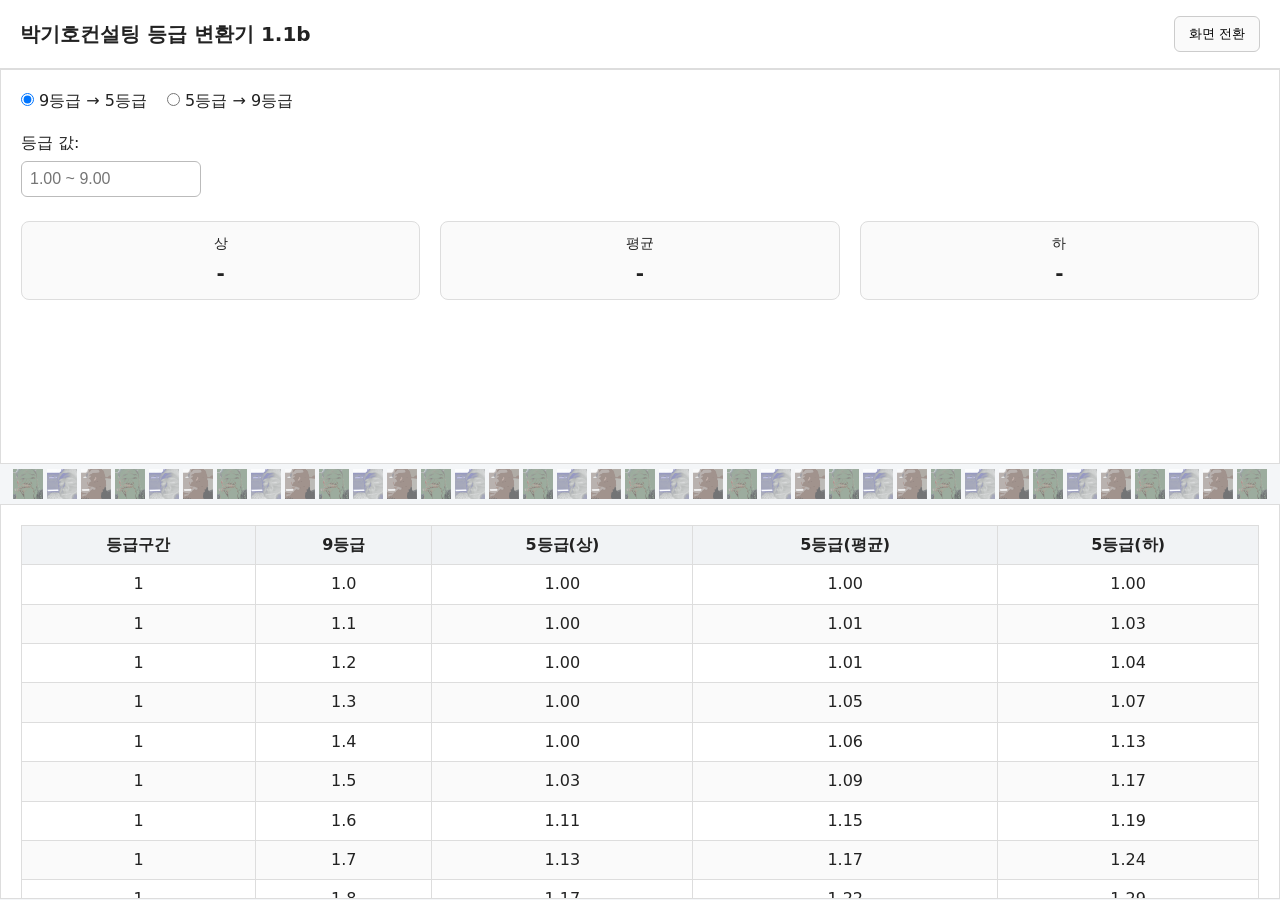
==== index.html @ ca99a9e0 "Change title and header for branding update Updated the title and header content to reflect the new " ====
<!DOCTYPE html>
<html lang="en">
<head>
  <meta charset="UTF-8" />
  <meta name="viewport" content="width=device-width, initial-scale=1.0" />
  <meta http-equiv="Author" content="Eunkwang Choi" />
  <meta http-equiv="Copyright" content="기호교육" />
  <title>박기호컨설팅 등급 변환기</title>

  <link rel="stylesheet" href="css/style.css" />
</head>

<body>

  <header class="header">
    <h1>박기호컨설팅 등급 변환기 1.1b</h1>

    <button id="layoutToggle">
      화면 전환
    </button>
  </header>


  <main id="mainContainer" class="horizontal">

    <!-- SECTION 1 : INPUT / RESULT -->
    <section class="panel" id="inputPanel">

      <div class="modeSelector">

        <label>
          <input type="radio" name="mode" value="g1" checked />
          9등급 → 5등급
        </label>

        <label>
          <input type="radio" name="mode" value="g2" />
          5등급 → 9등급
        </label>

      </div>


      <div class="inputBlock">

        <label for="gradeInput">
          등급 값:
        </label>

        <input
          id="gradeInput"
          type="number"
          step="0.01"
          min="1"
          max="9"
          placeholder="Enter value"
        />

      </div>


      <div class="resultBlock">

        <div class="resultItem">
          <div class="label">상</div>
          <div id="resultUpper" class="value">-</div>
        </div>

        <div class="resultItem">
          <div class="label">평균</div>
          <div id="resultMean" class="value">-</div>
        </div>

        <div class="resultItem">
          <div class="label">하</div>
          <div id="resultLower" class="value">-</div>
        </div>

      </div>


      <div id="statusMessage" class="status"></div>
	  
    </section>


	<!-- IMAGE BETWEEN PANELS -->
	<div class="panelDivider" id="panelDivider"></div>
	

    <!-- SECTION 2 : TABLE VIEW -->
    <section class="panel" id="tablePanel">

      <table id="gradeTable">

        <thead>
          <tr>
            <th>등급구간</th>
            <th id="tableInputLabel">9등급</th>
            <th id="tableUpperLabel">5등급(상)</th>
            <th id="tableMeanLabel">5등급(평균)</th>
            <th id="tableLowerLabel">5등급(하)</th>
          </tr>
        </thead>

        <tbody id="tableBody">
        </tbody>

      </table>

    </section>

  </main>


  <!-- DATA -->
  <script src="data/g1_9to5.js"></script>
  <script src="data/g2_5to9.js"></script>

  <!-- LOGIC -->
  <script src="js/validate.js"></script>
  <script src="js/lookup.js"></script>
  <script src="js/interpolate.js"></script>
  <script src="js/tableRender.js"></script>
  <script src="js/app.js"></script>

</body>
</html>
---- css/style.css ----
/* Reset */

* {
  box-sizing: border-box;
  margin: 0;
  padding: 0;
}

body {
  font-family: system-ui, -apple-system, Segoe UI, Roboto, Helvetica, Arial, sans-serif;
  background: #f4f6f8;
  color: #222;
  line-height: 1.4;
}


/* Header */

.header {
  display: flex;
  justify-content: space-between;
  align-items: center;

  padding: 16px 20px;
  background: white;
  border-bottom: 1px solid #ddd;
}

.header h1 {
  font-size: 20px;
}

#layoutToggle {
  padding: 8px 14px;
  border: 1px solid #ccc;
  background: #fafafa;
  cursor: pointer;
  border-radius: 6px;
}

#layoutToggle:hover {
  background: #f0f0f0;
}


/* Main container */

#mainContainer {
  height: calc(100vh - 70px);
  display: flex;
}


/* Horizontal split (top / bottom) */

#mainContainer.horizontal {
  flex-direction: column;
}

#mainContainer.horizontal .panel {
  height: 50%;
}


/* Vertical split (left / right) */

#mainContainer.vertical {
  flex-direction: row;
}

#mainContainer.vertical .panel {
  width: 50%;
}


/* Panels */

.panel {
  padding: 20px;
  overflow: auto;
  background: white;
  border: 1px solid #ddd;
}


/* Mode selector */

.modeSelector {
  display: flex;
  gap: 20px;
  margin-bottom: 20px;
}

.modeSelector label {
  cursor: pointer;
}


/* Input block */

.inputBlock {
  margin-bottom: 24px;
}

.inputBlock label {
  display: block;
  margin-bottom: 6px;
  font-weight: 500;
}

#gradeInput {
  width: 180px;
  padding: 8px;
  font-size: 16px;
  border: 1px solid #bbb;
  border-radius: 6px;
}


/* Results */

.resultBlock {
  display: flex;
  gap: 20px;
  margin-bottom: 20px;
}

.resultItem {
  flex: 1;
  padding: 12px;
  border: 1px solid #ddd;
  border-radius: 8px;
  text-align: center;
  background: #fafafa;
}

.resultItem .label {
  font-size: 14px;
  margin-bottom: 6px;
}

.resultItem .value {
  font-size: 20px;
  font-weight: bold;
}


/* Status message */

.status {
  font-size: 14px;
  color: #666;
}


/* Table */

table {
  width: 100%;
  border-collapse: collapse;
}

thead {
  background: #f1f3f5;
}

th, td {
  padding: 8px 10px;
  border: 1px solid #ddd;
  text-align: center;
}

tbody tr:nth-child(even) {
  background: #fafafa;
}


/* Highlight rows used for lookup */

.highlight {
  background: #ffe8a3 !important;
  font-weight: 600;
}


.panelDivider {
  display: flex;
  justify-content: center;
  align-items: center;
  overflow: hidden;
}

.panelDivider img {
  width: 30px;
  height: 30px;
  object-fit: contain;
  opacity: 0.65;
  margin: 2px;
  pointer-events: none;
}

#mainContainer.horizontal .panelDivider {
  height: 42px;
}

#mainContainer.vertical .panelDivider {
  width: 42px;
  flex-direction: column;
}
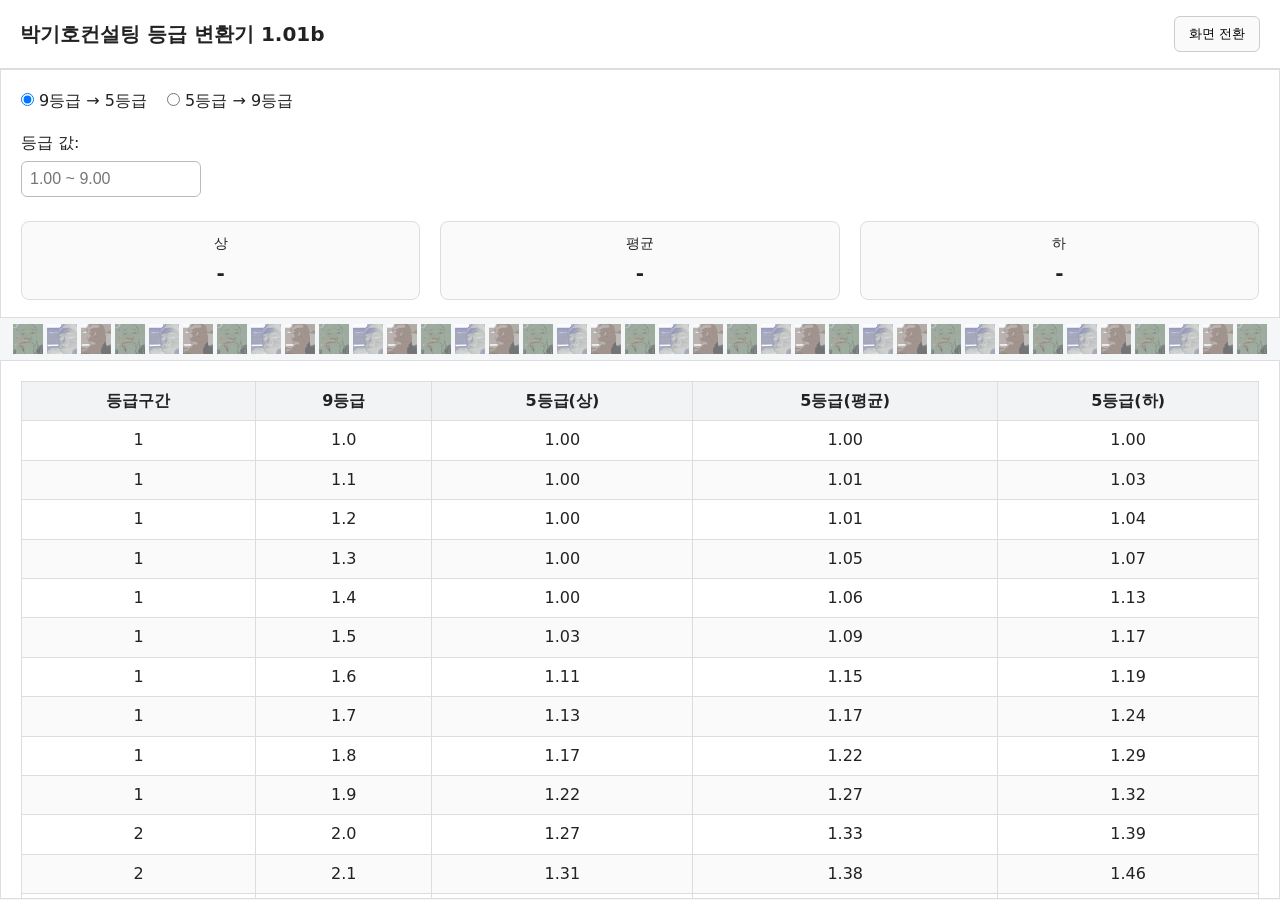
==== commit fe7ec1ac: "Update index.html" ====
--- a/index.html
+++ b/index.html
@@ -13,7 +13,7 @@
 <body>
 
   <header class="header">
-    <h1>박기호컨설팅 등급 변환기 1.1b</h1>
+    <h1>박기호컨설팅 등급 변환기 1.01b</h1>
 
     <button id="layoutToggle">
       화면 전환
@@ -126,3 +126,4 @@
 
 </body>
 </html>
+
--- a/css/style.css
+++ b/css/style.css
@@ -57,8 +57,12 @@
   flex-direction: column;
 }
 
-#mainContainer.horizontal .panel {
-  height: 50%;
+#mainContainer.horizontal #inputPanel {
+  flex: 0 0 30%;
+}
+
+#mainContainer.horizontal #tablePanel {
+  flex: 1;
 }
 
 
@@ -206,4 +210,4 @@
 #mainContainer.vertical .panelDivider {
   width: 42px;
   flex-direction: column;
-}+}
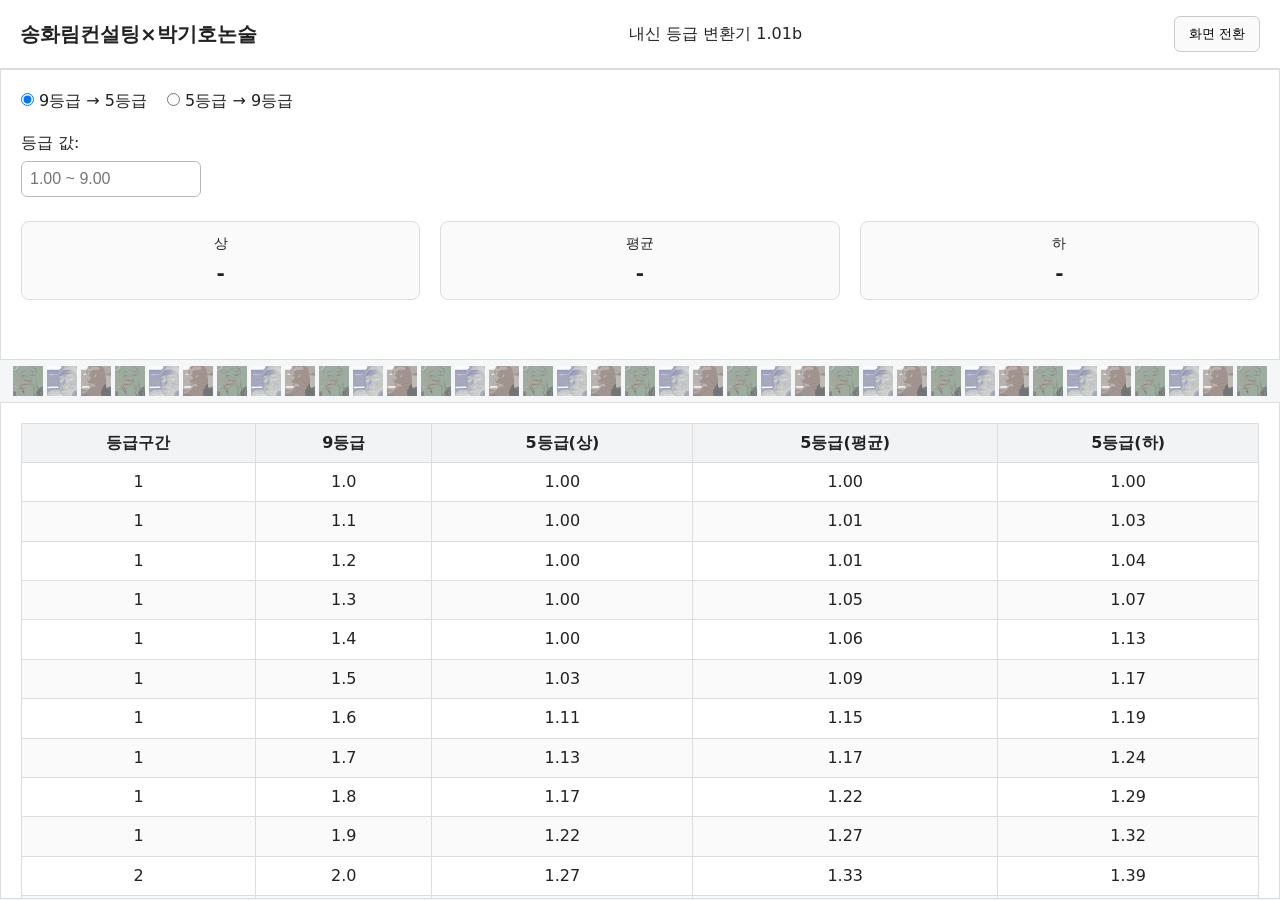
==== commit 7cd94c93: "modified:   index.html" ====
--- a/index.html
+++ b/index.html
@@ -5,16 +5,15 @@
   <meta name="viewport" content="width=device-width, initial-scale=1.0" />
   <meta http-equiv="Author" content="Eunkwang Choi" />
   <meta http-equiv="Copyright" content="기호교육" />
-  <title>박기호컨설팅 등급 변환기</title>
-
+  <title>송화림컨설팅×박기호논술 등급 변환기</title>
   <link rel="stylesheet" href="css/style.css" />
 </head>
 
 <body>
 
   <header class="header">
-    <h1>박기호컨설팅 등급 변환기 1.01b</h1>
-
+    <h1>송화림컨설팅×박기호논술</h1>
+    <p>내신 등급 변환기 1.01b</p>
     <button id="layoutToggle">
       화면 전환
     </button>
--- a/css/style.css
+++ b/css/style.css
@@ -58,7 +58,7 @@
 }
 
 #mainContainer.horizontal #inputPanel {
-  flex: 0 0 30%;
+  flex: 0 0 35%;
 }
 
 #mainContainer.horizontal #tablePanel {
@@ -211,3 +211,4 @@
   width: 42px;
   flex-direction: column;
 }
+
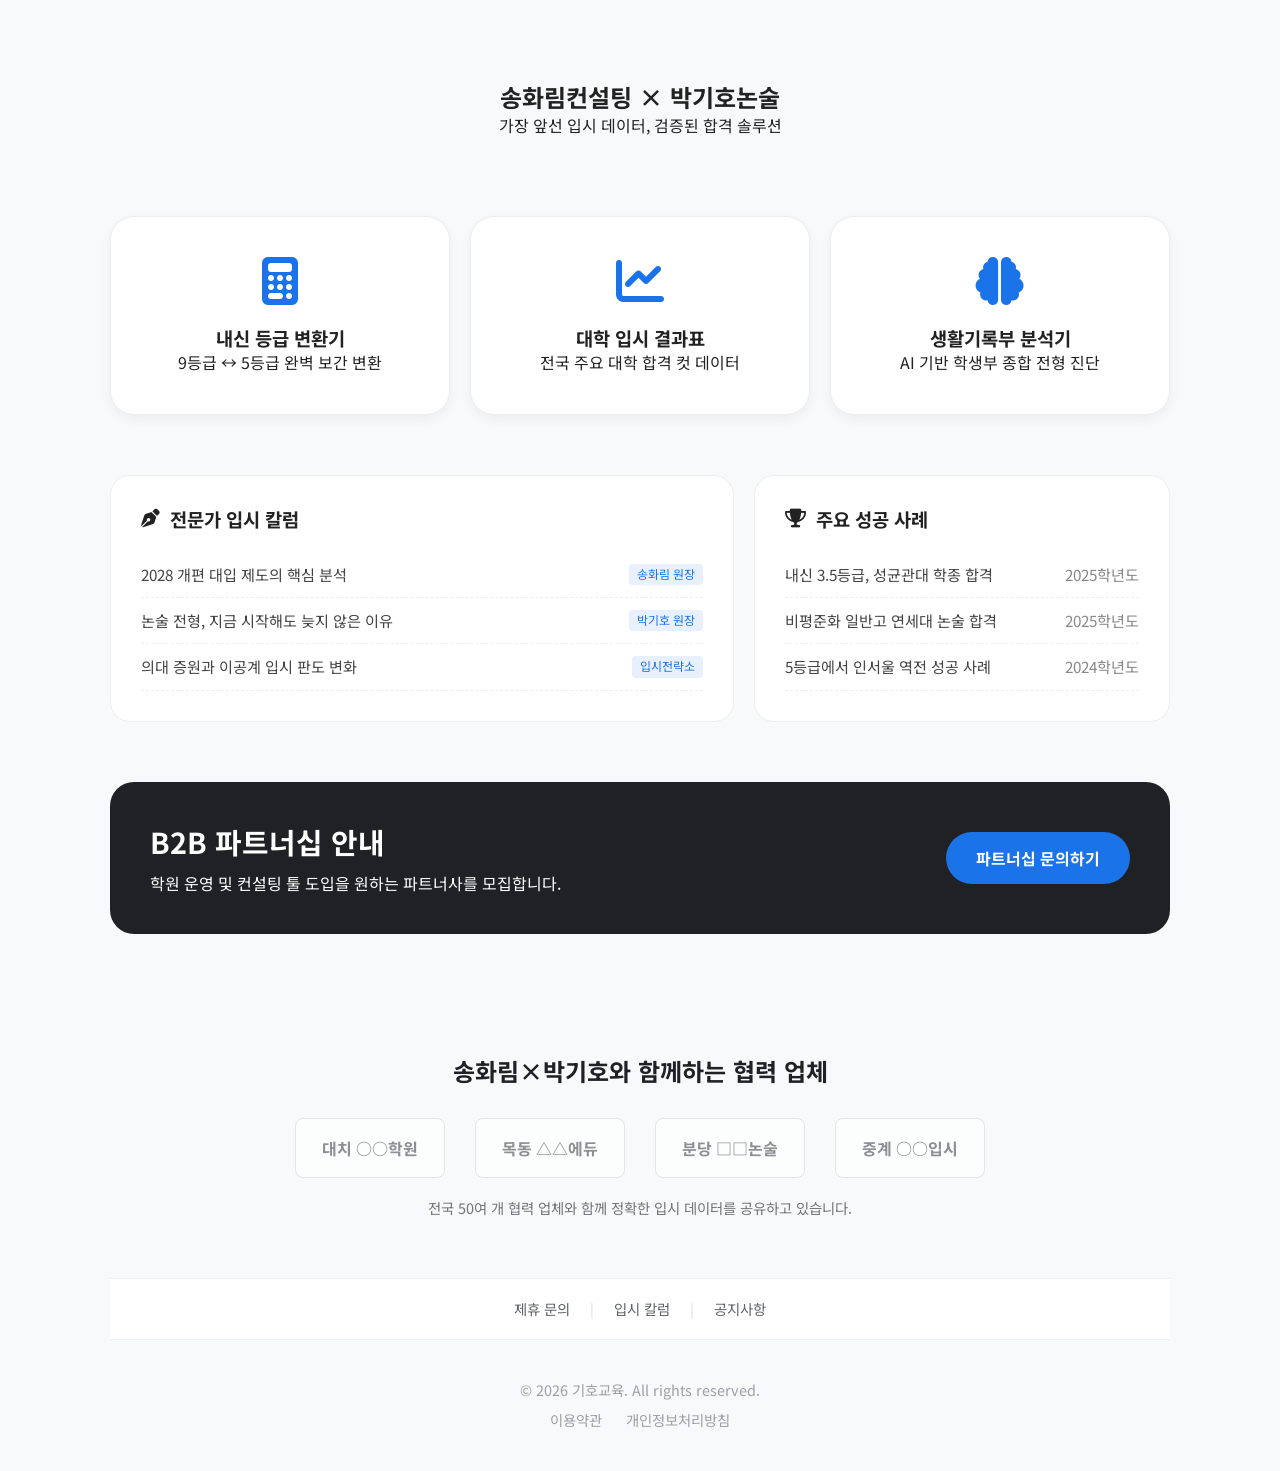
==== commit b4adba84: "new file:   converter.html 	modified:   index.html 	new file:   student-record.html 	new file:   uni" ====
--- a/index.html
+++ b/index.html
@@ -1,128 +1,142 @@
 <!DOCTYPE html>
-<html lang="en">
+<html lang="ko">
 <head>
   <meta charset="UTF-8" />
   <meta name="viewport" content="width=device-width, initial-scale=1.0" />
-  <meta http-equiv="Author" content="Eunkwang Choi" />
-  <meta http-equiv="Copyright" content="기호교육" />
-  <title>송화림컨설팅×박기호논술 등급 변환기</title>
+  <title>송화림컨설팅 × 박기호논술 | 입시 솔루션</title>
+  <link href="https://fonts.googleapis.com/css2?family=Noto+Sans+KR:wght@300;400;700&display=swap" rel="stylesheet">
+  <link rel="stylesheet" href="https://cdnjs.cloudflare.com/ajax/libs/font-awesome/6.4.0/css/all.min.css">
   <link rel="stylesheet" href="css/style.css" />
+  <style>
+    /* 랜딩 전용 고도화 스타일 */
+    :root { --primary: #1a73e8; --secondary: #34a853; --dark: #202124; }
+    body.landing { background: #f8f9fa; font-family: 'Noto Sans KR', sans-serif; }
+    
+    .container { max-width: 1100px; margin: 0 auto; padding: 0 20px; }
+    .hero { text-align: center; padding: 80px 20px; }
+    .hero h1 { font-size: 2.8rem; color: var(--dark); margin-bottom: 15px; }
+
+    /* 메인 서비스 그리드 */
+    .service-grid { display: grid; grid-template-columns: repeat(3, 1fr); gap: 20px; margin-bottom: 60px; }
+    .service-card { background: #fff; padding: 40px 20px; border-radius: 24px; text-align: center; text-decoration: none; color: inherit; box-shadow: 0 4px 12px rgba(0,0,0,0.05); transition: 0.3s; border: 1px solid #eee; }
+    .service-card:hover { transform: translateY(-10px); border-color: var(--primary); box-shadow: 0 20px 40px rgba(0,0,0,0.1); }
+    .service-card i { font-size: 48px; color: var(--primary); margin-bottom: 20px; }
+
+    /* 마케팅/신뢰도 섹션 */
+    .marketing-section { display: grid; grid-template-columns: 1.5fr 1fr; gap: 20px; margin-bottom: 60px; }
+    .info-box { background: #fff; padding: 30px; border-radius: 20px; border: 1px solid #eee; }
+    .info-box h3 { margin-bottom: 20px; display: flex; align-items: center; gap: 10px; }
+    
+    .list-item { display: flex; justify-content: space-between; padding: 12px 0; border-bottom: 1px dashed #eee; text-decoration: none; color: #444; font-size: 0.95rem; }
+    .list-item:hover { color: var(--primary); }
+    .tag { font-size: 0.75rem; padding: 2px 8px; border-radius: 4px; background: #e8f0fe; color: var(--primary); }
+
+    .ad-banner { background: var(--dark); color: #fff; padding: 40px; border-radius: 24px; display: flex; justify-content: space-between; align-items: center; margin-bottom: 60px; }
+    .ad-btn { background: var(--primary); color: #fff; padding: 15px 30px; border-radius: 40px; text-decoration: none; font-weight: 700; }
+
+    @media (max-width: 850px) {
+      .service-grid, .marketing-section { grid-template-columns: 1fr; }
+      .ad-banner { flex-direction: column; text-align: center; gap: 20px; }
+    }
+  </style>
 </head>
+<body class="landing">
 
-<body>
+  <div class="container">
+    <header class="hero">
+      <h2>송화림컨설팅 × 박기호논술</h2>
+      <p>가장 앞선 입시 데이터, 검증된 합격 솔루션</p>
+    </header>
 
-  <header class="header">
-    <h1>송화림컨설팅×박기호논술</h1>
-    <p>내신 등급 변환기 1.01b</p>
-    <button id="layoutToggle">
-      화면 전환
-    </button>
-  </header>
+    <section class="service-grid">
+      <a href="converter.html" class="service-card">
+        <i class="fas fa-calculator"></i>
+        <h3>내신 등급 변환기</h3>
+        <p>9등급 ↔ 5등급 완벽 보간 변환</p>
+      </a>
+      <a href="univ-results.html" class="service-card">
+        <i class="fas fa-chart-line"></i>
+        <h3>대학 입시 결과표</h3>
+        <p>전국 주요 대학 합격 컷 데이터</p>
+      </a>
+      <a href="student-record.html" class="service-card">
+        <i class="fas fa-brain"></i>
+        <h3>생활기록부 분석기</h3>
+        <p>AI 기반 학생부 종합 전형 진단</p>
+      </a>
+    </section>
 
-
-  <main id="mainContainer" class="horizontal">
-
-    <!-- SECTION 1 : INPUT / RESULT -->
-    <section class="panel" id="inputPanel">
-
-      <div class="modeSelector">
-
-        <label>
-          <input type="radio" name="mode" value="g1" checked />
-          9등급 → 5등급
-        </label>
-
-        <label>
-          <input type="radio" name="mode" value="g2" />
-          5등급 → 9등급
-        </label>
-
+    <section class="marketing-section">
+      <div class="info-box">
+        <h3><i class="fas fa-pen-nib"></i> 전문가 입시 칼럼</h3>
+        <a href="expert-columns.html" class="list-item">
+          <span>2028 개편 대입 제도의 핵심 분석</span>
+          <span class="tag">송화림 원장</span>
+        </a>
+        <a href="expert-columns.html" class="list-item">
+          <span>논술 전형, 지금 시작해도 늦지 않은 이유</span>
+          <span class="tag">박기호 원장</span>
+        </a>
+        <a href="expert-columns.html" class="list-item">
+          <span>의대 증원과 이공계 입시 판도 변화</span>
+          <span class="tag">입시전략소</span>
+        </a>
       </div>
 
-
-      <div class="inputBlock">
-
-        <label for="gradeInput">
-          등급 값:
-        </label>
-
-        <input
-          id="gradeInput"
-          type="number"
-          step="0.01"
-          min="1"
-          max="9"
-          placeholder="Enter value"
-        />
-
+      <div class="info-box">
+        <h3><i class="fas fa-trophy"></i> 주요 성공 사례</h3>
+        <a href="success-cases.html" class="list-item">
+          <span>내신 3.5등급, 성균관대 학종 합격</span>
+          <span style="color: #888;">2025학년도</span>
+        </a>
+        <a href="success-cases.html" class="list-item">
+          <span>비평준화 일반고 연세대 논술 합격</span>
+          <span style="color: #888;">2025학년도</span>
+        </a>
+        <a href="success-cases.html" class="list-item">
+          <span>5등급에서 인서울 역전 성공 사례</span>
+          <span style="color: #888;">2024학년도</span>
+        </a>
       </div>
-
-
-      <div class="resultBlock">
-
-        <div class="resultItem">
-          <div class="label">상</div>
-          <div id="resultUpper" class="value">-</div>
-        </div>
-
-        <div class="resultItem">
-          <div class="label">평균</div>
-          <div id="resultMean" class="value">-</div>
-        </div>
-
-        <div class="resultItem">
-          <div class="label">하</div>
-          <div id="resultLower" class="value">-</div>
-        </div>
-
-      </div>
-
-
-      <div id="statusMessage" class="status"></div>
-	  
     </section>
 
-
-	<!-- IMAGE BETWEEN PANELS -->
-	<div class="panelDivider" id="panelDivider"></div>
-	
-
-    <!-- SECTION 2 : TABLE VIEW -->
-    <section class="panel" id="tablePanel">
-
-      <table id="gradeTable">
-
-        <thead>
-          <tr>
-            <th>등급구간</th>
-            <th id="tableInputLabel">9등급</th>
-            <th id="tableUpperLabel">5등급(상)</th>
-            <th id="tableMeanLabel">5등급(평균)</th>
-            <th id="tableLowerLabel">5등급(하)</th>
-          </tr>
-        </thead>
-
-        <tbody id="tableBody">
-        </tbody>
-
-      </table>
-
+    <section class="ad-banner">
+      <div>
+        <h2 style="font-size: 1.8rem; margin-bottom: 10px;">B2B 파트너십 안내</h2>
+        <p>학원 운영 및 컨설팅 툴 도입을 원하는 파트너사를 모집합니다.</p>
+      </div>
+      <a href="partnership.html" class="ad-btn">파트너십 문의하기</a>
     </section>
 
-  </main>
+    <section class="partners" style="padding: 60px 20px; max-width: 1000px; margin: 0 auto; text-align: center;">
+      <h2 style="font-size: 1.5rem; margin-bottom: 30px; color: #202124;">송화림×박기호와 함께하는 협력 업체</h2>
+      <div style="display: flex; flex-wrap: wrap; justify-content: center; gap: 30px; opacity: 0.7;">
+        <div style="width: 150px; height: 60px; background: #fff; border: 1px solid #ddd; border-radius: 8px; display: flex; align-items: center; justify-content: center; font-weight: bold; color: #5f6368;">대치 ○○학원</div>
+        <div style="width: 150px; height: 60px; background: #fff; border: 1px solid #ddd; border-radius: 8px; display: flex; align-items: center; justify-content: center; font-weight: bold; color: #5f6368;">목동 △△에듀</div>
+        <div style="width: 150px; height: 60px; background: #fff; border: 1px solid #ddd; border-radius: 8px; display: flex; align-items: center; justify-content: center; font-weight: bold; color: #5f6368;">분당 □□논술</div>
+        <div style="width: 150px; height: 60px; background: #fff; border: 1px solid #ddd; border-radius: 8px; display: flex; align-items: center; justify-content: center; font-weight: bold; color: #5f6368;">중계 ○○입시</div>
+      </div>
+      <p style="margin-top: 20px; font-size: 0.9rem; color: #70757a;">
+        전국 50여 개 협력 업체와 함께 정확한 입시 데이터를 공유하고 있습니다.
+      </p>
+    </section>
 
+    <nav class="marketing-nav" style="background: #fff; padding: 20px; border-top: 1px solid #eee; display: flex; justify-content: center; gap: 20px; font-size: 0.9rem;">
+      <a href="#" style="color: #5f6368; text-decoration: none;">제휴 문의</a>
+      <span style="color: #ddd;">|</span>
+      <a href="#" style="color: #5f6368; text-decoration: none;">입시 칼럼</a>
+      <span style="color: #ddd;">|</span>
+      <a href="#" style="color: #5f6368; text-decoration: none;">공지사항</a>
+    </nav>
 
-  <!-- DATA -->
-  <script src="data/g1_9to5.js"></script>
-  <script src="data/g2_5to9.js"></script>
-
-  <!-- LOGIC -->
-  <script src="js/validate.js"></script>
-  <script src="js/lookup.js"></script>
-  <script src="js/interpolate.js"></script>
-  <script src="js/tableRender.js"></script>
-  <script src="js/app.js"></script>
+    <footer style="padding: 40px 0; text-align: center; border-top: 1px solid #eee; color: #9aa0a6; font-size: 0.9rem;">
+      <p>&copy; 2026 기호교육. All rights reserved.</p>
+      <div style="margin-top: 10px;">
+        <a href="#" style="color: inherit; text-decoration: none; margin: 0 10px;">이용약관</a>
+        <a href="#" style="color: inherit; text-decoration: none; margin: 0 10px;">개인정보처리방침</a>
+      </div>
+    </footer>
+  </div>
 
 </body>
-</html>
-
+</html>
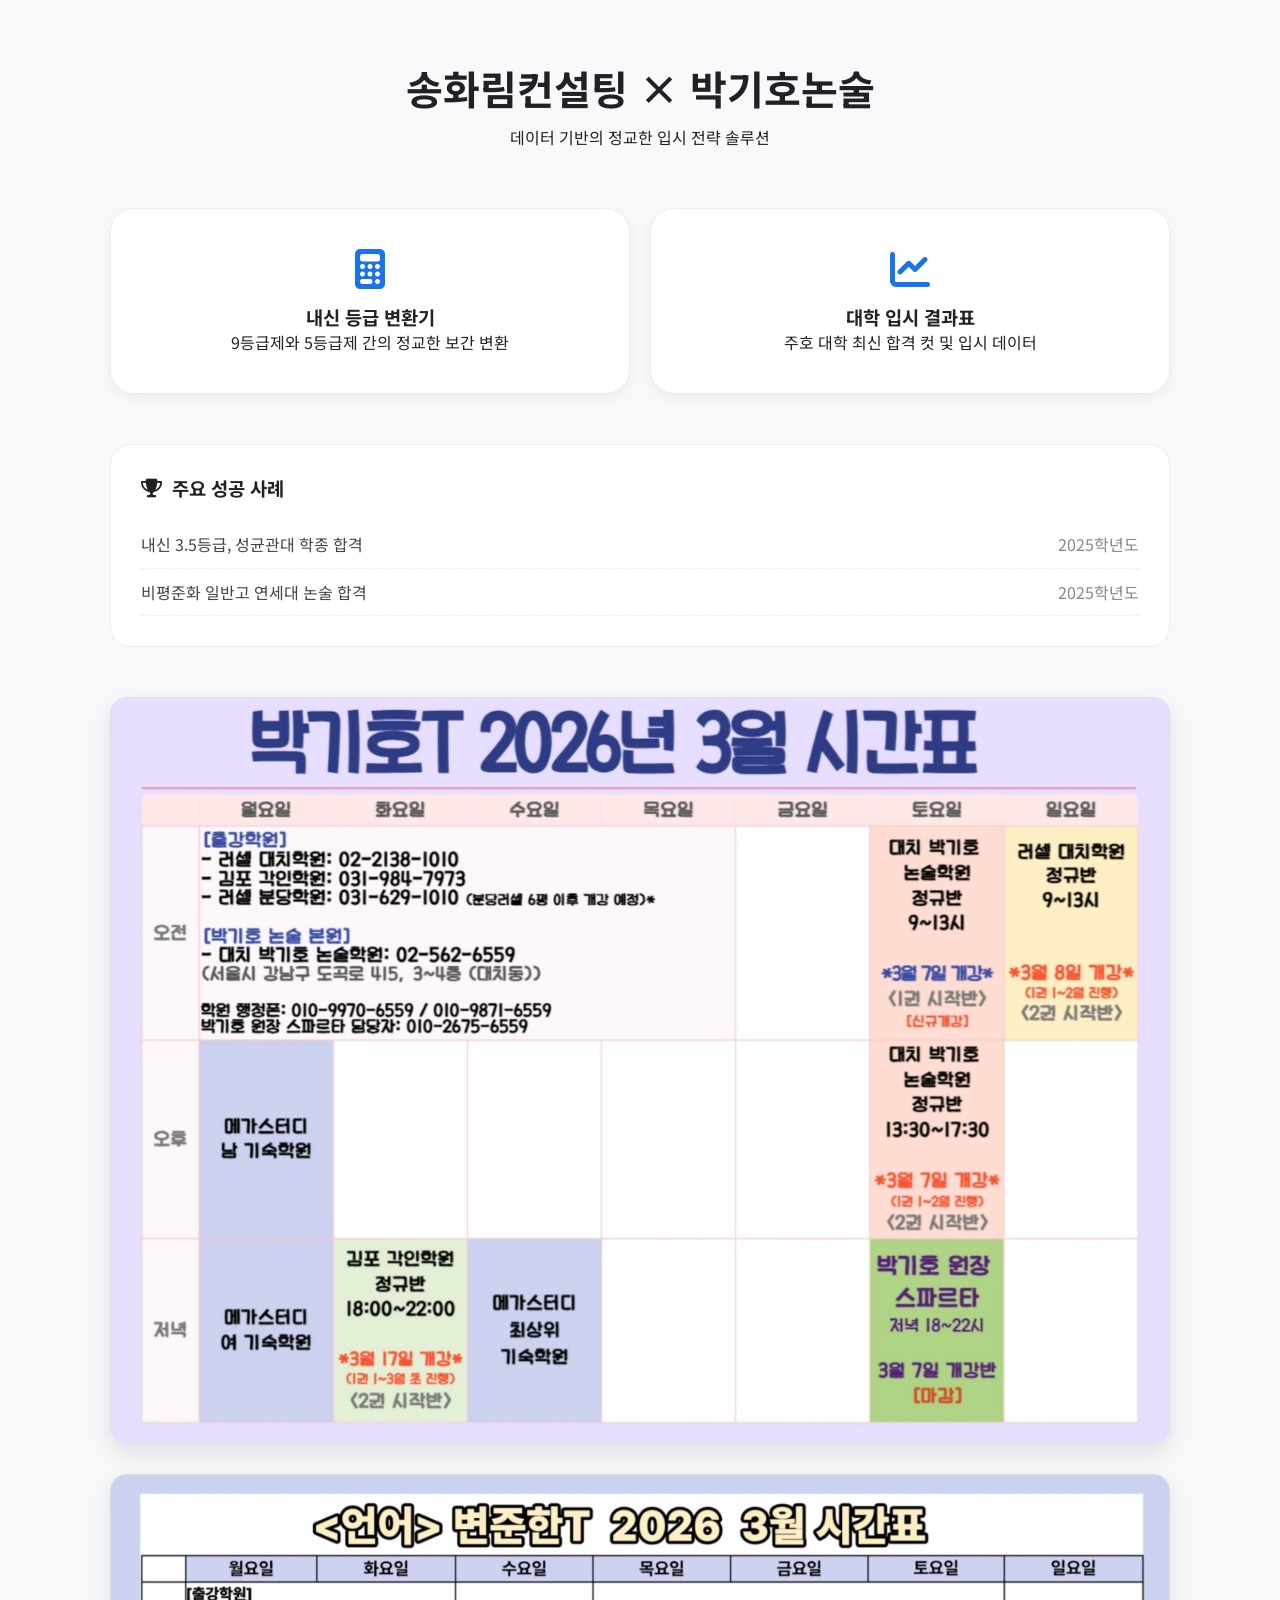
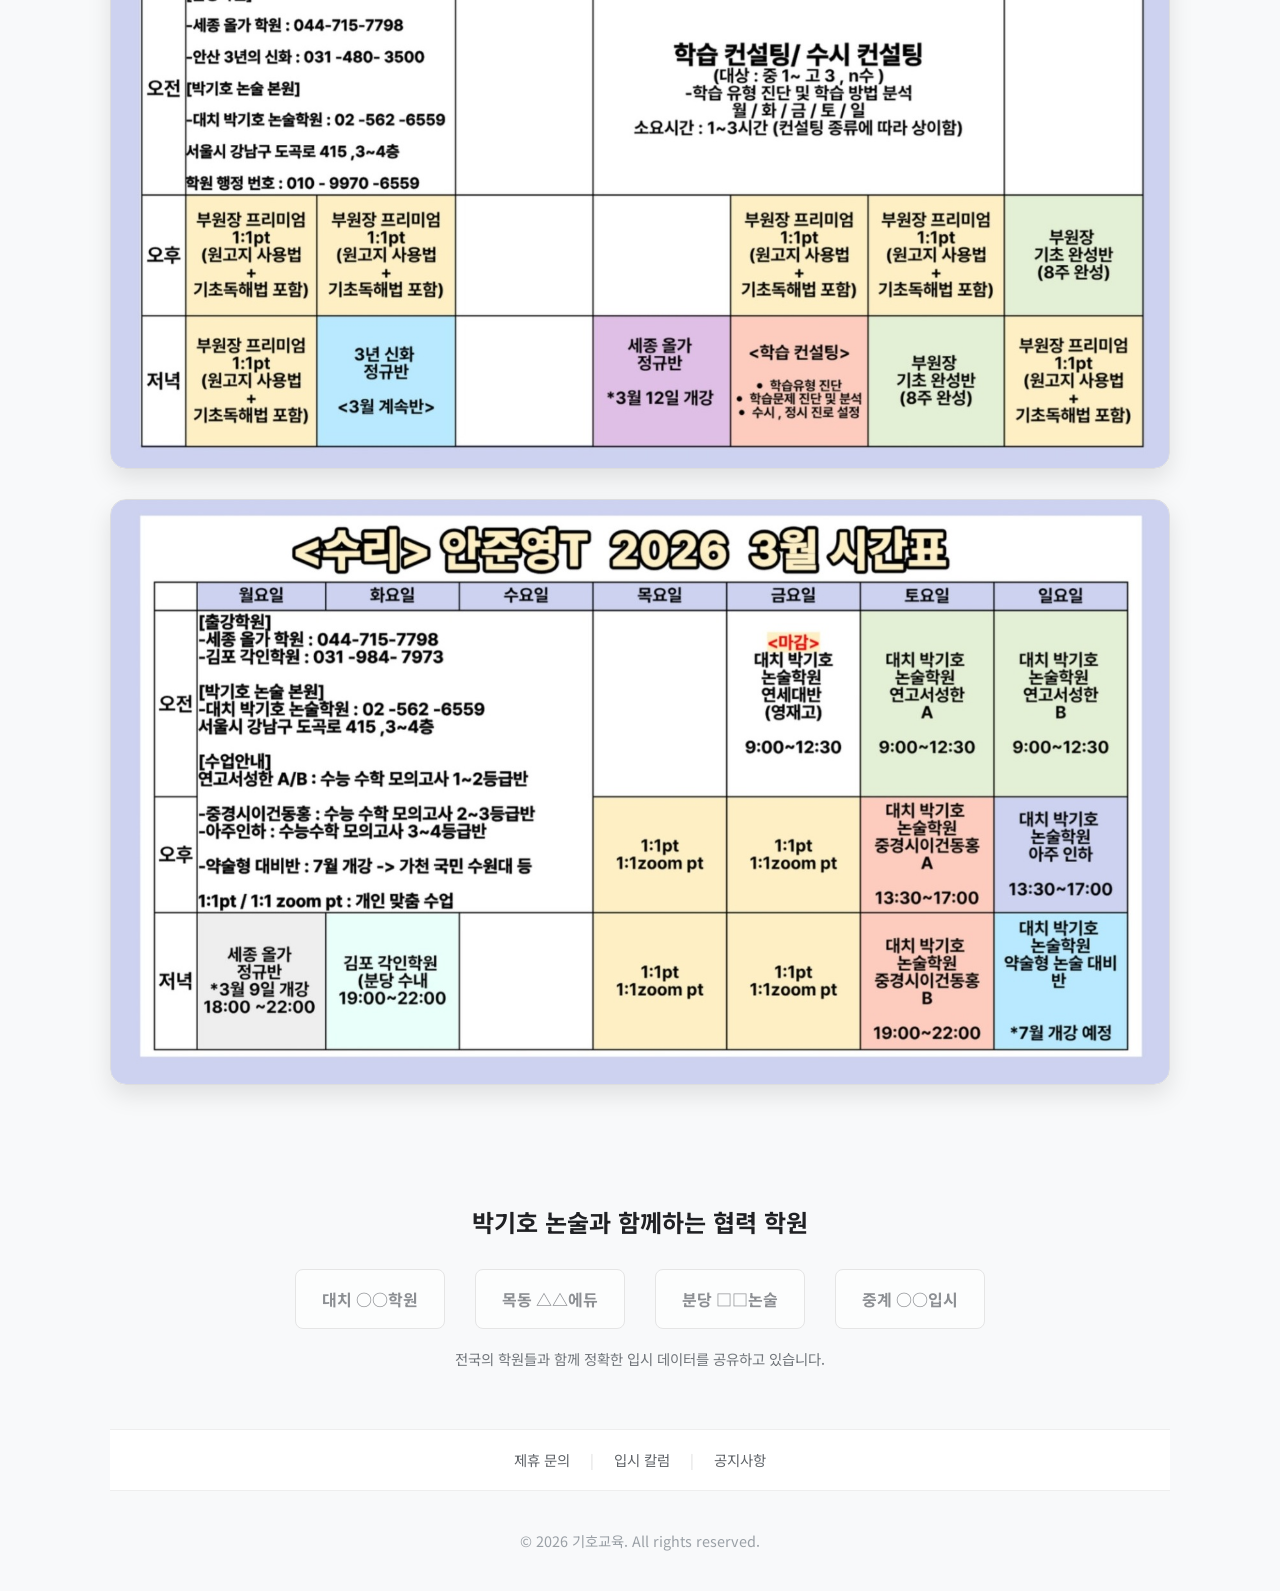
==== commit da4a004f: "new file:   img/timetable-01.jpeg 	new file:   img/timetable-02.jpeg 	new file:   img/timetable-03.j" ====
--- a/index.html
+++ b/index.html
@@ -8,35 +8,64 @@
   <link rel="stylesheet" href="https://cdnjs.cloudflare.com/ajax/libs/font-awesome/6.4.0/css/all.min.css">
   <link rel="stylesheet" href="css/style.css" />
   <style>
-    /* 랜딩 전용 고도화 스타일 */
-    :root { --primary: #1a73e8; --secondary: #34a853; --dark: #202124; }
-    body.landing { background: #f8f9fa; font-family: 'Noto Sans KR', sans-serif; }
+    /* 랜딩 페이지 전용 스타일 */
+    :root { --primary: #1a73e8; --dark: #202124; }
+    body.landing { background: #f8f9fa; font-family: 'Noto Sans KR', sans-serif; margin: 0; padding: 0; }
     
     .container { max-width: 1100px; margin: 0 auto; padding: 0 20px; }
-    .hero { text-align: center; padding: 80px 20px; }
-    .hero h1 { font-size: 2.8rem; color: var(--dark); margin-bottom: 15px; }
+    .hero { text-align: center; padding: 60px 20px; }
+    .hero h1 { font-size: 2.5rem; color: var(--dark); margin-bottom: 10px; }
 
-    /* 메인 서비스 그리드 */
-    .service-grid { display: grid; grid-template-columns: repeat(3, 1fr); gap: 20px; margin-bottom: 60px; }
-    .service-card { background: #fff; padding: 40px 20px; border-radius: 24px; text-align: center; text-decoration: none; color: inherit; box-shadow: 0 4px 12px rgba(0,0,0,0.05); transition: 0.3s; border: 1px solid #eee; }
-    .service-card:hover { transform: translateY(-10px); border-color: var(--primary); box-shadow: 0 20px 40px rgba(0,0,0,0.1); }
-    .service-card i { font-size: 48px; color: var(--primary); margin-bottom: 20px; }
+    /* 서비스 그리드 (2개로 조정) */
+    .service-grid { 
+      display: grid; 
+      grid-template-columns: repeat(2, 1fr); 
+      gap: 20px; 
+      margin-bottom: 50px; 
+    }
+    .service-card { 
+      background: #fff; 
+      padding: 40px 20px; 
+      border-radius: 24px; 
+      text-align: center; 
+      text-decoration: none; 
+      color: inherit; 
+      box-shadow: 0 4px 12px rgba(0,0,0,0.05); 
+      transition: 0.3s; 
+      border: 1px solid #eee; 
+    }
+    .service-card:hover { transform: translateY(-5px); border-color: var(--primary); }
+    .service-card i { font-size: 40px; color: var(--primary); margin-bottom: 15px; }
 
-    /* 마케팅/신뢰도 섹션 */
-    .marketing-section { display: grid; grid-template-columns: 1.5fr 1fr; gap: 20px; margin-bottom: 60px; }
+    /* 성공 사례 섹션 (전문가 칼럼 제거 후 단독 배치) */
+    .info-section { margin-bottom: 50px; }
     .info-box { background: #fff; padding: 30px; border-radius: 20px; border: 1px solid #eee; }
-    .info-box h3 { margin-bottom: 20px; display: flex; align-items: center; gap: 10px; }
-    
-    .list-item { display: flex; justify-content: space-between; padding: 12px 0; border-bottom: 1px dashed #eee; text-decoration: none; color: #444; font-size: 0.95rem; }
-    .list-item:hover { color: var(--primary); }
-    .tag { font-size: 0.75rem; padding: 2px 8px; border-radius: 4px; background: #e8f0fe; color: var(--primary); }
+    .info-box h3 { margin-bottom: 20px; display: flex; align-items: center; gap: 10px; color: var(--dark); }
+    .list-item { display: flex; justify-content: space-between; padding: 12px 0; border-bottom: 1px dashed #eee; text-decoration: none; color: #444; }
 
-    .ad-banner { background: var(--dark); color: #fff; padding: 40px; border-radius: 24px; display: flex; justify-content: space-between; align-items: center; margin-bottom: 60px; }
-    .ad-btn { background: var(--primary); color: #fff; padding: 15px 30px; border-radius: 40px; text-decoration: none; font-weight: 700; }
+    /* 시간표 이미지 섹션 (B2B 파트너십 대체) */
+    .timetable-section { 
+      display: flex; 
+      flex-direction: column; 
+      gap: 30px; 
+      margin-bottom: 60px; 
+    }
+    .timetable-container {
+      width: 100%;
+      border-radius: 16px;
+      overflow: hidden;
+      box-shadow: 0 10px 25px rgba(0,0,0,0.1);
+      border: 1px solid #ddd;
+    }
+    .timetable-container img {
+      width: 100%;
+      height: auto;
+      display: block; /* 하단 공백 제거 */
+    }
 
-    @media (max-width: 850px) {
-      .service-grid, .marketing-section { grid-template-columns: 1fr; }
-      .ad-banner { flex-direction: column; text-align: center; gap: 20px; }
+    @media (max-width: 768px) {
+      .service-grid { grid-template-columns: 1fr; }
+      .hero h1 { font-size: 2rem; }
     }
   </style>
 </head>
@@ -44,45 +73,24 @@
 
   <div class="container">
     <header class="hero">
-      <h2>송화림컨설팅 × 박기호논술</h2>
-      <p>가장 앞선 입시 데이터, 검증된 합격 솔루션</p>
+      <h1>송화림컨설팅 × 박기호논술</h1>
+      <p>데이터 기반의 정교한 입시 전략 솔루션</p>
     </header>
 
     <section class="service-grid">
       <a href="converter.html" class="service-card">
         <i class="fas fa-calculator"></i>
         <h3>내신 등급 변환기</h3>
-        <p>9등급 ↔ 5등급 완벽 보간 변환</p>
+        <p>9등급제와 5등급제 간의 정교한 보간 변환</p>
       </a>
       <a href="univ-results.html" class="service-card">
         <i class="fas fa-chart-line"></i>
         <h3>대학 입시 결과표</h3>
-        <p>전국 주요 대학 합격 컷 데이터</p>
-      </a>
-      <a href="student-record.html" class="service-card">
-        <i class="fas fa-brain"></i>
-        <h3>생활기록부 분석기</h3>
-        <p>AI 기반 학생부 종합 전형 진단</p>
+        <p>주호 대학 최신 합격 컷 및 입시 데이터</p>
       </a>
     </section>
 
-    <section class="marketing-section">
-      <div class="info-box">
-        <h3><i class="fas fa-pen-nib"></i> 전문가 입시 칼럼</h3>
-        <a href="expert-columns.html" class="list-item">
-          <span>2028 개편 대입 제도의 핵심 분석</span>
-          <span class="tag">송화림 원장</span>
-        </a>
-        <a href="expert-columns.html" class="list-item">
-          <span>논술 전형, 지금 시작해도 늦지 않은 이유</span>
-          <span class="tag">박기호 원장</span>
-        </a>
-        <a href="expert-columns.html" class="list-item">
-          <span>의대 증원과 이공계 입시 판도 변화</span>
-          <span class="tag">입시전략소</span>
-        </a>
-      </div>
-
+    <section class="info-section">
       <div class="info-box">
         <h3><i class="fas fa-trophy"></i> 주요 성공 사례</h3>
         <a href="success-cases.html" class="list-item">
@@ -93,23 +101,23 @@
           <span>비평준화 일반고 연세대 논술 합격</span>
           <span style="color: #888;">2025학년도</span>
         </a>
-        <a href="success-cases.html" class="list-item">
-          <span>5등급에서 인서울 역전 성공 사례</span>
-          <span style="color: #888;">2024학년도</span>
-        </a>
       </div>
     </section>
 
-    <section class="ad-banner">
-      <div>
-        <h2 style="font-size: 1.8rem; margin-bottom: 10px;">B2B 파트너십 안내</h2>
-        <p>학원 운영 및 컨설팅 툴 도입을 원하는 파트너사를 모집합니다.</p>
+    <section class="timetable-section">
+      <div class="timetable-container">
+        <img src="img/timetable-01.jpeg" alt="입시 시간표 01">
       </div>
-      <a href="partnership.html" class="ad-btn">파트너십 문의하기</a>
+      <div class="timetable-container">
+        <img src="img/timetable-02.jpeg" alt="입시 시간표 02">
+      </div>
+      <div class="timetable-container">
+        <img src="img/timetable-03.jpeg" alt="입시 시간표 03">
+      </div>
     </section>
 
     <section class="partners" style="padding: 60px 20px; max-width: 1000px; margin: 0 auto; text-align: center;">
-      <h2 style="font-size: 1.5rem; margin-bottom: 30px; color: #202124;">송화림×박기호와 함께하는 협력 업체</h2>
+      <h2 style="font-size: 1.5rem; margin-bottom: 30px; color: #202124;">박기호 논술과 함께하는 협력 학원</h2>
       <div style="display: flex; flex-wrap: wrap; justify-content: center; gap: 30px; opacity: 0.7;">
         <div style="width: 150px; height: 60px; background: #fff; border: 1px solid #ddd; border-radius: 8px; display: flex; align-items: center; justify-content: center; font-weight: bold; color: #5f6368;">대치 ○○학원</div>
         <div style="width: 150px; height: 60px; background: #fff; border: 1px solid #ddd; border-radius: 8px; display: flex; align-items: center; justify-content: center; font-weight: bold; color: #5f6368;">목동 △△에듀</div>
@@ -117,7 +125,7 @@
         <div style="width: 150px; height: 60px; background: #fff; border: 1px solid #ddd; border-radius: 8px; display: flex; align-items: center; justify-content: center; font-weight: bold; color: #5f6368;">중계 ○○입시</div>
       </div>
       <p style="margin-top: 20px; font-size: 0.9rem; color: #70757a;">
-        전국 50여 개 협력 업체와 함께 정확한 입시 데이터를 공유하고 있습니다.
+        전국의 학원들과 함께 정확한 입시 데이터를 공유하고 있습니다.
       </p>
     </section>
 
@@ -131,10 +139,6 @@
 
     <footer style="padding: 40px 0; text-align: center; border-top: 1px solid #eee; color: #9aa0a6; font-size: 0.9rem;">
       <p>&copy; 2026 기호교육. All rights reserved.</p>
-      <div style="margin-top: 10px;">
-        <a href="#" style="color: inherit; text-decoration: none; margin: 0 10px;">이용약관</a>
-        <a href="#" style="color: inherit; text-decoration: none; margin: 0 10px;">개인정보처리방침</a>
-      </div>
     </footer>
   </div>
 
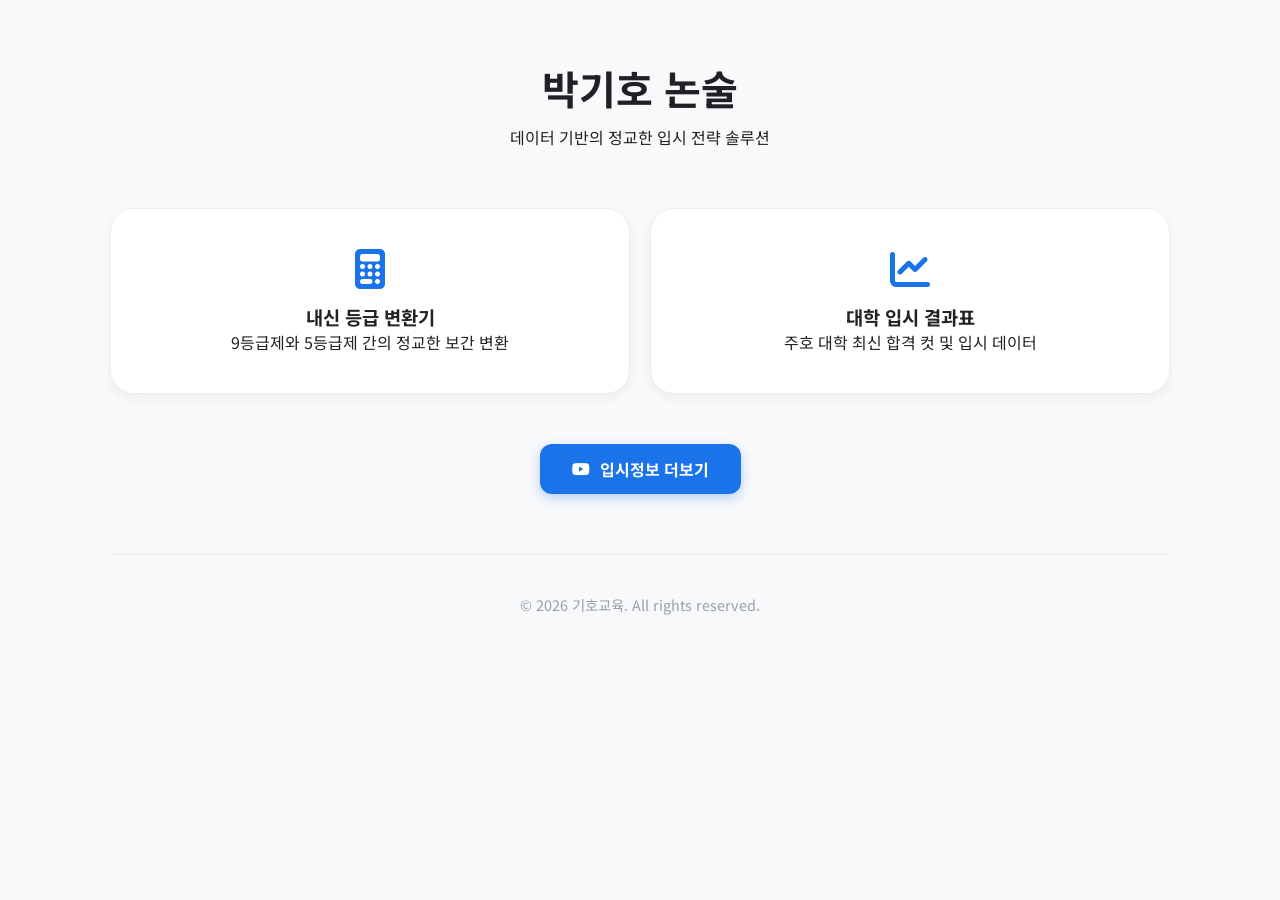
==== commit 39204652: "modified:   converter.html 	new file:   data/cumulative.js 	modified:   index.html 	modified:   js/a" ====
--- a/index.html
+++ b/index.html
@@ -1,146 +1,100 @@
-<!DOCTYPE html>
-<html lang="ko">
-<head>
-  <meta charset="UTF-8" />
-  <meta name="viewport" content="width=device-width, initial-scale=1.0" />
-  <title>송화림컨설팅 × 박기호논술 | 입시 솔루션</title>
-  <link href="https://fonts.googleapis.com/css2?family=Noto+Sans+KR:wght@300;400;700&display=swap" rel="stylesheet">
-  <link rel="stylesheet" href="https://cdnjs.cloudflare.com/ajax/libs/font-awesome/6.4.0/css/all.min.css">
-  <link rel="stylesheet" href="css/style.css" />
-  <style>
-    /* 랜딩 페이지 전용 스타일 */
-    :root { --primary: #1a73e8; --dark: #202124; }
-    body.landing { background: #f8f9fa; font-family: 'Noto Sans KR', sans-serif; margin: 0; padding: 0; }
-    
-    .container { max-width: 1100px; margin: 0 auto; padding: 0 20px; }
-    .hero { text-align: center; padding: 60px 20px; }
-    .hero h1 { font-size: 2.5rem; color: var(--dark); margin-bottom: 10px; }
-
-    /* 서비스 그리드 (2개로 조정) */
-    .service-grid { 
-      display: grid; 
-      grid-template-columns: repeat(2, 1fr); 
-      gap: 20px; 
-      margin-bottom: 50px; 
-    }
-    .service-card { 
-      background: #fff; 
-      padding: 40px 20px; 
-      border-radius: 24px; 
-      text-align: center; 
-      text-decoration: none; 
-      color: inherit; 
-      box-shadow: 0 4px 12px rgba(0,0,0,0.05); 
-      transition: 0.3s; 
-      border: 1px solid #eee; 
-    }
-    .service-card:hover { transform: translateY(-5px); border-color: var(--primary); }
-    .service-card i { font-size: 40px; color: var(--primary); margin-bottom: 15px; }
-
-    /* 성공 사례 섹션 (전문가 칼럼 제거 후 단독 배치) */
-    .info-section { margin-bottom: 50px; }
-    .info-box { background: #fff; padding: 30px; border-radius: 20px; border: 1px solid #eee; }
-    .info-box h3 { margin-bottom: 20px; display: flex; align-items: center; gap: 10px; color: var(--dark); }
-    .list-item { display: flex; justify-content: space-between; padding: 12px 0; border-bottom: 1px dashed #eee; text-decoration: none; color: #444; }
-
-    /* 시간표 이미지 섹션 (B2B 파트너십 대체) */
-    .timetable-section { 
-      display: flex; 
-      flex-direction: column; 
-      gap: 30px; 
-      margin-bottom: 60px; 
-    }
-    .timetable-container {
-      width: 100%;
-      border-radius: 16px;
-      overflow: hidden;
-      box-shadow: 0 10px 25px rgba(0,0,0,0.1);
-      border: 1px solid #ddd;
-    }
-    .timetable-container img {
-      width: 100%;
-      height: auto;
-      display: block; /* 하단 공백 제거 */
-    }
-
-    @media (max-width: 768px) {
-      .service-grid { grid-template-columns: 1fr; }
-      .hero h1 { font-size: 2rem; }
-    }
-  </style>
-</head>
-<body class="landing">
-
-  <div class="container">
-    <header class="hero">
-      <h1>송화림컨설팅 × 박기호논술</h1>
-      <p>데이터 기반의 정교한 입시 전략 솔루션</p>
-    </header>
-
-    <section class="service-grid">
-      <a href="converter.html" class="service-card">
-        <i class="fas fa-calculator"></i>
-        <h3>내신 등급 변환기</h3>
-        <p>9등급제와 5등급제 간의 정교한 보간 변환</p>
-      </a>
-      <a href="univ-results.html" class="service-card">
-        <i class="fas fa-chart-line"></i>
-        <h3>대학 입시 결과표</h3>
-        <p>주호 대학 최신 합격 컷 및 입시 데이터</p>
-      </a>
-    </section>
-
-    <section class="info-section">
-      <div class="info-box">
-        <h3><i class="fas fa-trophy"></i> 주요 성공 사례</h3>
-        <a href="success-cases.html" class="list-item">
-          <span>내신 3.5등급, 성균관대 학종 합격</span>
-          <span style="color: #888;">2025학년도</span>
-        </a>
-        <a href="success-cases.html" class="list-item">
-          <span>비평준화 일반고 연세대 논술 합격</span>
-          <span style="color: #888;">2025학년도</span>
-        </a>
-      </div>
-    </section>
-
-    <section class="timetable-section">
-      <div class="timetable-container">
-        <img src="img/timetable-01.jpeg" alt="입시 시간표 01">
-      </div>
-      <div class="timetable-container">
-        <img src="img/timetable-02.jpeg" alt="입시 시간표 02">
-      </div>
-      <div class="timetable-container">
-        <img src="img/timetable-03.jpeg" alt="입시 시간표 03">
-      </div>
-    </section>
-
-    <section class="partners" style="padding: 60px 20px; max-width: 1000px; margin: 0 auto; text-align: center;">
-      <h2 style="font-size: 1.5rem; margin-bottom: 30px; color: #202124;">박기호 논술과 함께하는 협력 학원</h2>
-      <div style="display: flex; flex-wrap: wrap; justify-content: center; gap: 30px; opacity: 0.7;">
-        <div style="width: 150px; height: 60px; background: #fff; border: 1px solid #ddd; border-radius: 8px; display: flex; align-items: center; justify-content: center; font-weight: bold; color: #5f6368;">대치 ○○학원</div>
-        <div style="width: 150px; height: 60px; background: #fff; border: 1px solid #ddd; border-radius: 8px; display: flex; align-items: center; justify-content: center; font-weight: bold; color: #5f6368;">목동 △△에듀</div>
-        <div style="width: 150px; height: 60px; background: #fff; border: 1px solid #ddd; border-radius: 8px; display: flex; align-items: center; justify-content: center; font-weight: bold; color: #5f6368;">분당 □□논술</div>
-        <div style="width: 150px; height: 60px; background: #fff; border: 1px solid #ddd; border-radius: 8px; display: flex; align-items: center; justify-content: center; font-weight: bold; color: #5f6368;">중계 ○○입시</div>
-      </div>
-      <p style="margin-top: 20px; font-size: 0.9rem; color: #70757a;">
-        전국의 학원들과 함께 정확한 입시 데이터를 공유하고 있습니다.
-      </p>
-    </section>
-
-    <nav class="marketing-nav" style="background: #fff; padding: 20px; border-top: 1px solid #eee; display: flex; justify-content: center; gap: 20px; font-size: 0.9rem;">
-      <a href="#" style="color: #5f6368; text-decoration: none;">제휴 문의</a>
-      <span style="color: #ddd;">|</span>
-      <a href="#" style="color: #5f6368; text-decoration: none;">입시 칼럼</a>
-      <span style="color: #ddd;">|</span>
-      <a href="#" style="color: #5f6368; text-decoration: none;">공지사항</a>
-    </nav>
-
-    <footer style="padding: 40px 0; text-align: center; border-top: 1px solid #eee; color: #9aa0a6; font-size: 0.9rem;">
-      <p>&copy; 2026 기호교육. All rights reserved.</p>
-    </footer>
-  </div>
-
-</body>
-</html>+<!DOCTYPE html>
+<html lang="ko">
+<head>
+  <meta charset="UTF-8" />
+  <meta name="viewport" content="width=device-width, initial-scale=1.0" />
+  <title>박기호 논술 | 입시 솔루션</title>
+  <link href="https://fonts.googleapis.com/css2?family=Noto+Sans+KR:wght@300;400;700&display=swap" rel="stylesheet">
+  <link rel="stylesheet" href="https://cdnjs.cloudflare.com/ajax/libs/font-awesome/6.4.0/css/all.min.css">
+  <link rel="stylesheet" href="css/style.css" />
+  <style>
+    /* 랜딩 페이지 전용 스타일 */
+    :root { --primary: #1a73e8; --dark: #202124; }
+    body.landing { background: #f8f9fa; font-family: 'Noto Sans KR', sans-serif; margin: 0; padding: 0; }
+
+    .container { max-width: 1100px; margin: 0 auto; padding: 0 20px; }
+    .hero { text-align: center; padding: 60px 20px; }
+    .hero h1 { font-size: 2.5rem; color: var(--dark); margin-bottom: 10px; }
+
+    /* 서비스 그리드 (2개로 조정) */
+    .service-grid {
+      display: grid;
+      grid-template-columns: repeat(2, 1fr);
+      gap: 20px;
+      margin-bottom: 50px;
+    }
+    .service-card {
+      background: #fff;
+      padding: 40px 20px;
+      border-radius: 24px;
+      text-align: center;
+      text-decoration: none;
+      color: inherit;
+      box-shadow: 0 4px 12px rgba(0,0,0,0.05);
+      transition: 0.3s;
+      border: 1px solid #eee;
+    }
+    .service-card:hover { transform: translateY(-5px); border-color: var(--primary); }
+    .service-card i { font-size: 40px; color: var(--primary); margin-bottom: 15px; }
+
+    /* 입시정보 더보기 버튼 */
+    .more-info {
+      text-align: center;
+      margin-bottom: 60px;
+    }
+    .more-info-btn {
+      display: inline-flex;
+      align-items: center;
+      gap: 10px;
+      padding: 14px 32px;
+      background: var(--primary);
+      color: #fff;
+      text-decoration: none;
+      border-radius: 12px;
+      font-size: 1rem;
+      font-weight: 700;
+      box-shadow: 0 4px 12px rgba(26, 115, 232, 0.3);
+      transition: 0.3s;
+    }
+    .more-info-btn:hover { background: #0052cc; transform: translateY(-2px); }
+
+    @media (max-width: 768px) {
+      .service-grid { grid-template-columns: 1fr; }
+      .hero h1 { font-size: 2rem; }
+    }
+  </style>
+</head>
+<body class="landing">
+
+  <div class="container">
+    <header class="hero">
+      <h1>박기호 논술</h1>
+      <p>데이터 기반의 정교한 입시 전략 솔루션</p>
+    </header>
+
+    <section class="service-grid">
+      <a href="converter.html" class="service-card">
+        <i class="fas fa-calculator"></i>
+        <h3>내신 등급 변환기</h3>
+        <p>9등급제와 5등급제 간의 정교한 보간 변환</p>
+      </a>
+      <a href="univ-results.html" class="service-card">
+        <i class="fas fa-chart-line"></i>
+        <h3>대학 입시 결과표</h3>
+        <p>주호 대학 최신 합격 컷 및 입시 데이터</p>
+      </a>
+    </section>
+
+    <section class="more-info">
+      <a href="https://www.youtube.com/@%EB%A9%94%EA%B0%80%EC%8A%A4%ED%84%B0%EB%94%94%EB%B0%95%EA%B8%B0%ED%98%B8%EB%85%BC%EC%88%A0" target="_blank" rel="noopener" class="more-info-btn">
+        <i class="fab fa-youtube"></i> 입시정보 더보기
+      </a>
+    </section>
+
+    <footer style="padding: 40px 0; text-align: center; border-top: 1px solid #eee; color: #9aa0a6; font-size: 0.9rem;">
+      <p>&copy; 2026 기호교육. All rights reserved.</p>
+    </footer>
+  </div>
+
+</body>
+</html>
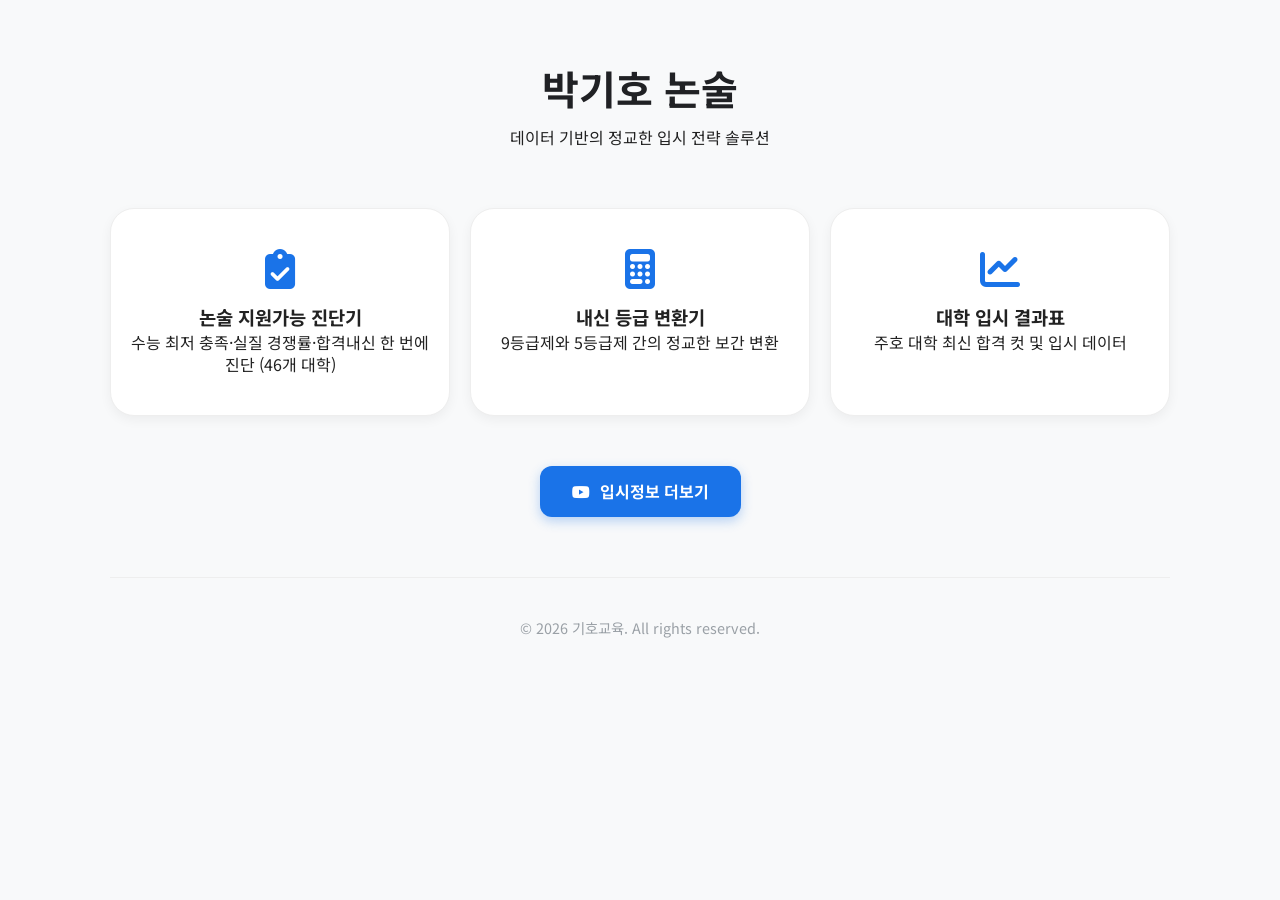
==== commit b7d89f23: "논술 지원가능 진단기 추가 (일반판·업체판·사용법) - nonsul.html: 진단기 일반판 (nonsul-jindangi deploy 반영, 홈·사용법 버튼 추가) - nonsu" ====
--- a/index.html
+++ b/index.html
@@ -19,7 +19,7 @@
     /* 서비스 그리드 (2개로 조정) */
     .service-grid {
       display: grid;
-      grid-template-columns: repeat(2, 1fr);
+      grid-template-columns: repeat(3, 1fr);
       gap: 20px;
       margin-bottom: 50px;
     }
@@ -73,6 +73,11 @@
     </header>
 
     <section class="service-grid">
+      <a href="nonsul.html" class="service-card">
+        <i class="fas fa-clipboard-check"></i>
+        <h3>논술 지원가능 진단기</h3>
+        <p>수능 최저 충족·실질 경쟁률·합격내신 한 번에 진단 (46개 대학)</p>
+      </a>
       <a href="converter.html" class="service-card">
         <i class="fas fa-calculator"></i>
         <h3>내신 등급 변환기</h3>
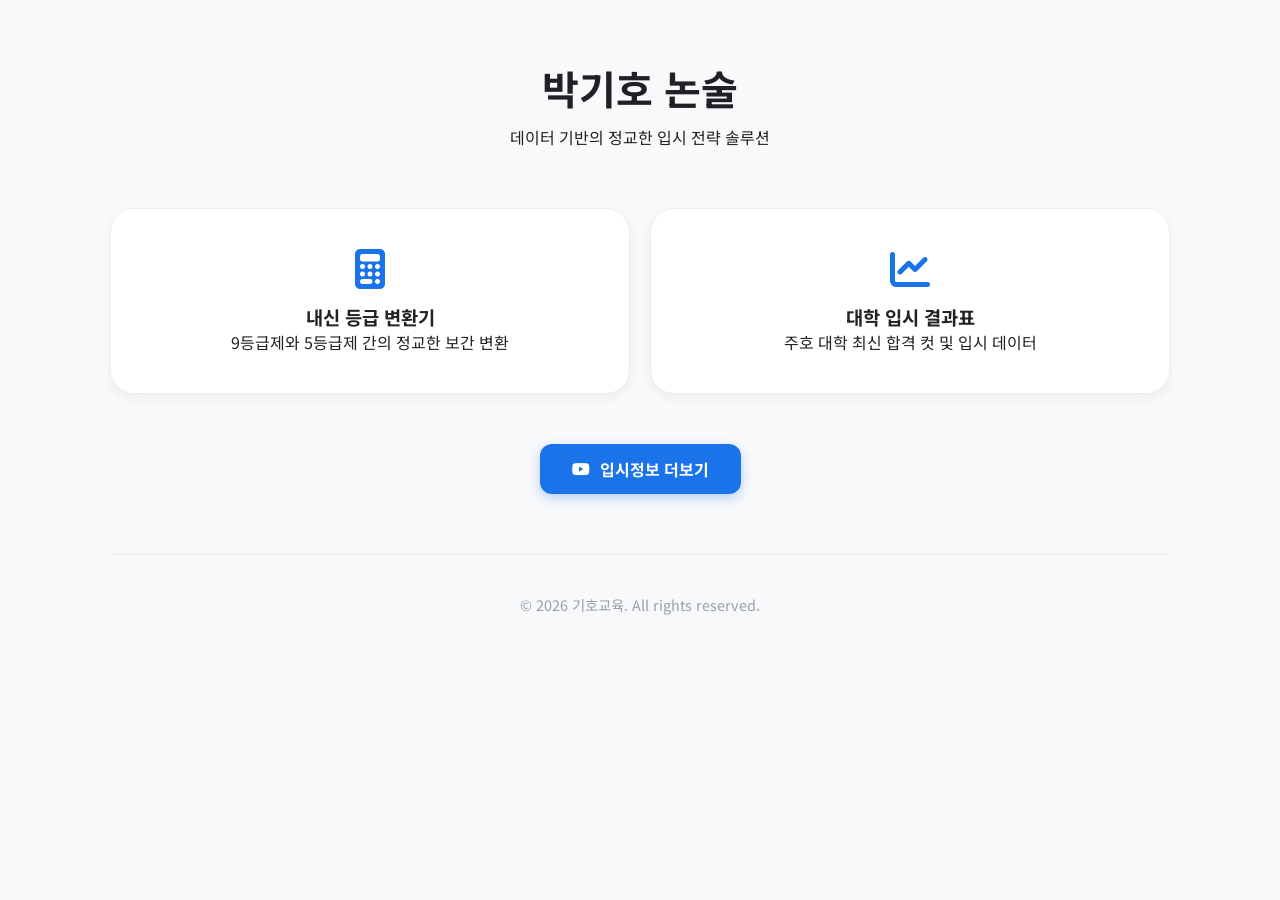
==== commit 923fee1f: "Revert "논술 지원가능 진단기 추가 (일반판·업체판·사용법)" This reverts commit b7d89f233518e73abdbb11d653c8211dc06ff03c." ====
--- a/index.html
+++ b/index.html
@@ -19,7 +19,7 @@
     /* 서비스 그리드 (2개로 조정) */
     .service-grid {
       display: grid;
-      grid-template-columns: repeat(3, 1fr);
+      grid-template-columns: repeat(2, 1fr);
       gap: 20px;
       margin-bottom: 50px;
     }
@@ -73,11 +73,6 @@
     </header>
 
     <section class="service-grid">
-      <a href="nonsul.html" class="service-card">
-        <i class="fas fa-clipboard-check"></i>
-        <h3>논술 지원가능 진단기</h3>
-        <p>수능 최저 충족·실질 경쟁률·합격내신 한 번에 진단 (46개 대학)</p>
-      </a>
       <a href="converter.html" class="service-card">
         <i class="fas fa-calculator"></i>
         <h3>내신 등급 변환기</h3>
